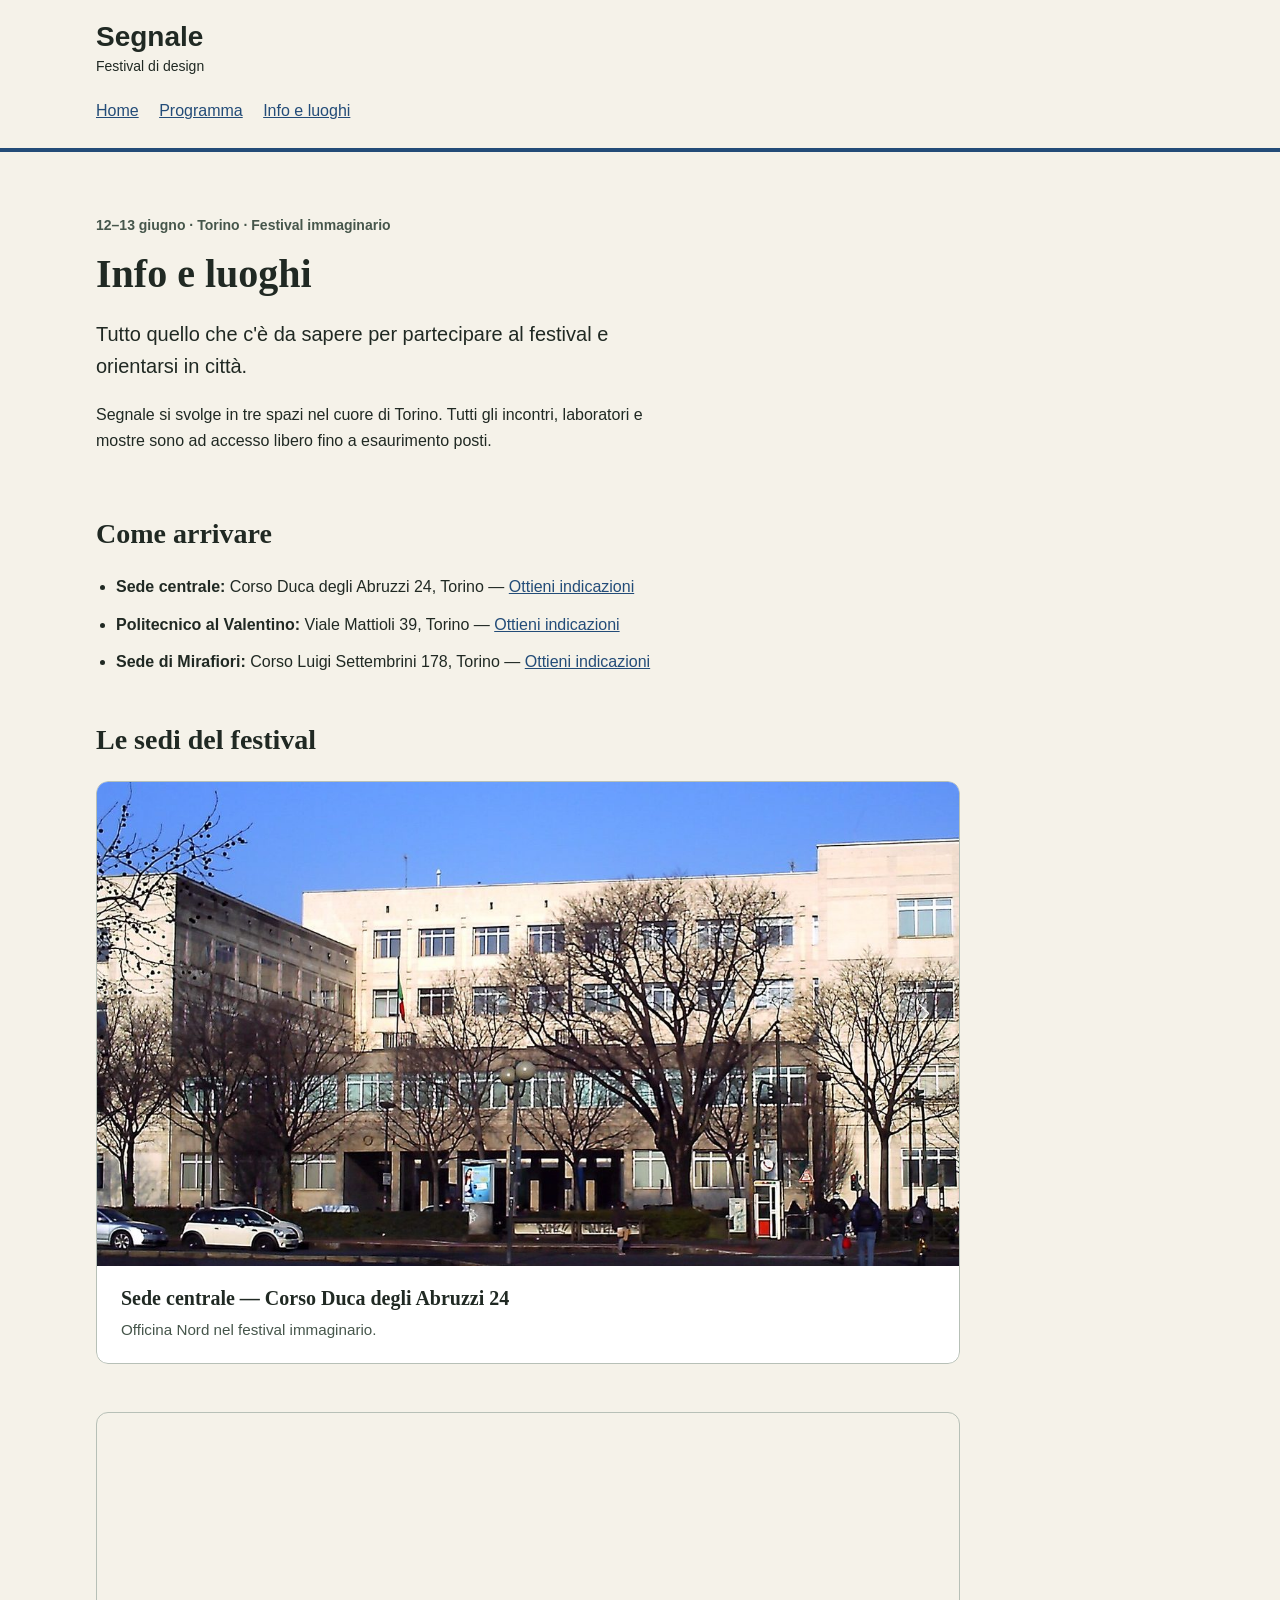
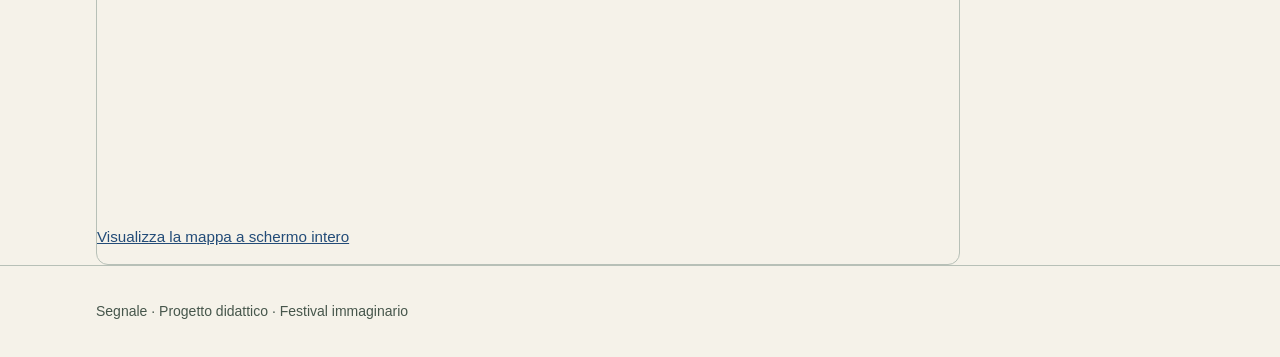
==== info.html @ e14fb3fc "modified:   index.html 	new file:   info.html 	modified:   programma.html 	modified:   style.css" ====
<!doctype html>
<html lang="it">
<head>
  <meta charset="utf-8">
  <meta name="viewport" content="width=device-width, initial-scale=1">
  <title>Info e luoghi</title>
  <link rel="stylesheet" href="https://cdn.jsdelivr.net/npm/swiper@11/swiper-bundle.min.css">
  <link rel="stylesheet" href="style.css">
</head>
<body>
  <a class="skip-link" href="#contenuto">Vai al contenuto</a>
  <header class="site-header">
    <div class="container">
      <a class="brand" href="index.html">Segnale<span>Festival di design</span></a>
      <nav>
        <a href="index.html">Home</a>
        <a href="programma.html">Programma</a>
        <a href="info.html">Info e luoghi</a>
      </nav>
    </div>
  </header>

  <main id="contenuto" class="container">
    <section class="intro">
      <p class="eyebrow">12–13 giugno · Torino · Festival immaginario</p>
      <h1 id="titolo-info">Info e luoghi</h1>
      <p class="lead">Tutto quello che c'è da sapere per partecipare al festival e orientarsi in città.</p>
      <p class="reading-text">Segnale si svolge in tre spazi nel cuore di Torino. Tutti gli incontri, laboratori e mostre sono ad accesso libero fino a esaurimento posti.</p>
    </section>
<section class="content-section">
      <h2 id="titolo-come-arrivare">Come arrivare</h2>
      
      <!-- Elenco delle sedi con indicazioni -->
      <ul class="venues-list">
        <li>
          <strong>Sede centrale:</strong> Corso Duca degli Abruzzi 24, Torino
          — <a href="https://www.google.com/maps/search/?api=1&amp;query=Corso+Duca+degli+Abruzzi+24+Torino" target="_blank" rel="noopener noreferrer">Ottieni indicazioni</a>
        </li>
        <li>
          <strong>Politecnico al Valentino:</strong> Viale Mattioli 39, Torino
          — <a href="https://www.google.com/maps/search/?api=1&amp;query=Viale+Mattioli+39+Torino" target="_blank" rel="noopener noreferrer">Ottieni indicazioni</a>
        </li>
        <li>
          <strong>Sede di Mirafiori:</strong> Corso Luigi Settembrini 178, Torino
          — <a href="https://www.google.com/maps/search/?api=1&amp;query=Corso+Luigi+Settembrini+178+Torino" target="_blank" rel="noopener noreferrer">Ottieni indicazioni</a>
        </li>
      </ul>
    </section>
    <section class="content-section">
      <h2 id="titolo-galleria">Le sedi del festival</h2>
      
      <!-- Swiper Slider Container -->
      <div class="swiper main-swiper">
        <div class="swiper-wrapper">
          <!-- Slide 1 -->
          <div class="swiper-slide">
            <img src="assets/luoghi/sede-centrale.jpg" alt="Sede centrale" width="1200" height="800">
            <div class="slide-caption">
              <h3>Sede centrale — Corso Duca degli Abruzzi 24</h3>
              <p>Officina Nord nel festival immaginario.</p>
            </div>
          </div>
          <!-- Slide 2 -->
          <div class="swiper-slide">
            <img src="assets/luoghi/politecnico-valentino.jpg" alt="Politecnico al Valentino" width="1200" height="800">
            <div class="slide-caption">
              <h3>Politecnico al Valentino — Viale Mattioli 39</h3>
              <p>Spazio Forma nel festival immaginario.</p>
            </div>
          </div>
          <!-- Slide 3 -->
          <div class="swiper-slide">
            <img src="assets/luoghi/mirafiori.jpg" alt="Sede di Mirafiori" width="1200" height="800">
            <div class="slide-caption">
              <h3>Sede di Mirafiori — Corso Luigi Settembrini 178</h3>
              <p>Cortile Comune nel festival immaginario.</p>
            </div>
          </div>
        </div>

        <!-- Pulsanti di navigazione precedente / successivo -->
        <div class="swiper-button-prev"></div>
        <div class="swiper-button-next"></div>
      </div>
    </section>
    <section class="map-container">
      <iframe id="mappa-sedi"
  title="Mappa delle tre sedi di riferimento per il festival Segnale a Torino"
  src="https://umap.openstreetmap.fr/it/map/segnale-sedi-del-festival-immaginario_1479665?scaleControl=false&amp;miniMapControl=false&amp;scrollWheelZoom=false&amp;zoomControl=true&amp;editMode=disabled&amp;moreControl=true&amp;searchControl=null&amp;tilelayersControl=null&amp;embedControl=null&amp;datalayersControl=true&amp;onLoadPanel=none&amp;captionBar=false&amp;captionMenus=true#12/45.0465/7.6528"></iframe>
      <p class="map-link">
       <a href="https://umap.openstreetmap.fr/it/map/segnale-sedi-del-festival-immaginario_1479665?scaleControl=false&amp;miniMapControl=false&amp;scrollWheelZoom=true&amp;zoomControl=true&amp;editMode=disabled&amp;moreControl=true&amp;searchControl=null&amp;tilelayersControl=null&amp;embedControl=null&amp;datalayersControl=true&amp;onLoadPanel=none&amp;captionBar=false&amp;captionMenus=true#12/45.0465/7.6528">Visualizza la mappa a schermo intero</a>
      </p>
    </section>
  </main>

  <footer class="site-footer">
    <div class="container">
      <p>Segnale · Progetto didattico · Festival immaginario</p>
    </div>
  </footer>

  <!-- Swiper JS CDN -->
  <script src="https://cdn.jsdelivr.net/npm/swiper@11/swiper-bundle.min.js"></script>
  <script>
    const swiper = new Swiper('.main-swiper', {
      slidesPerView: 1,
      spaceBetween: 20,
      loop: false,
      autoplay: false, // Avanzamento automatico disattivato
      navigation: {
        nextEl: '.swiper-button-next',
        prevEl: '.swiper-button-prev',
      },
    });
  </script>
</body>
</html>
---- style.css ----
/* Segnale: esempio completo della consegna su Home e Programma. */
@import url("https://cdn.jsdelivr.net/npm/swiper@11/swiper-bundle.min.css");
/* Valori condivisi: le regole interessate li richiamano con var(). */
:root {
  --colore-primario: #234c78;
  --colore-primario-scuro: #163454;
  --colore-sfondo: #f5f2e9;
  --colore-testo: #202923;
  --font-testo: Arial, Helvetica, sans-serif;
  --font-titoli: Georgia, "Times New Roman", serif;
}

* {
  box-sizing: border-box;
}

body {
  margin: 0;
  background: var(--colore-sfondo);
  color: var(--colore-testo);
  font-family: var(--font-testo);
  font-size: 1rem;
  line-height: 1.6;
}

a {
  color: var(--colore-primario);
}

a:hover {
  text-decoration: underline;
}

a:focus {
  outline: 3px solid var(--colore-testo);
}

.container {
  width: 92%;
  max-width: 68rem;
  margin: 0 auto;
}

.site-header {
  padding: 1.25rem 0;
  border-bottom: 4px solid var(--colore-primario);
}

.brand {
  display: inline-block;
  color: var(--colore-testo);
  font-size: 1.75rem;
  font-weight: bold;
  line-height: 1.2;
  text-decoration: none;
}

.brand span {
  display: block;
  margin-top: 0.25rem;
  font-size: 0.875rem;
  font-weight: normal;
}

nav {
  margin-top: 1rem;
}

nav a {
  display: inline-block;
  margin-right: 1rem;
  padding: 0.25rem 0;
}


.intro {
  padding: 3rem 0 1rem;
}

.eyebrow,
.event-meta {
  color: #46564b;
  font-size: 0.875rem;
  font-weight: bold;
}

h1,
h2,
h3 {
  font-family: var(--font-titoli);
  line-height: 1.2;
}

h1 {
  max-width: 18ch;
  margin: 0.75rem 0 1.25rem;
  font-size: 2.5rem;
}

h2 {
  font-size: 1.75rem;
}

h3 {
  margin: 0.5rem 0 0.75rem;
  font-size: 1.375rem;
}

.lead {
  max-width: 48ch;
  font-size: 1.25rem;
}

.reading-text {
  max-width: 65ch;
}

.button-link {
  display: inline-block;
  margin-top: 1rem;
  padding: 0.75rem 1.25rem;
  border-radius: 0.5rem;
  background: var(--colore-primario);
  color: #ffffff;
  font-weight: bold;
  text-decoration: none;
}

.button-link:hover {
  background: var(--colore-primario-scuro);
}

.content-section {
  margin: 2rem 0 3rem;
}

.festival-image {
  display: block;
  width: 100%;
  max-width: 54rem;
  height: auto;
  margin-top: 1.5rem;
  border-radius: 0.75rem;
}

.venues {
  padding-left: 1.25rem;
}

.venues li {
  margin-bottom: 0.5rem;
}

/* Disposizione di base: una colonna. */
.event-grid {
  display: grid;
  grid-template-columns: 1fr;
  gap: 2rem;
}

.event-card {
  overflow: hidden;
  border: 1px solid #b7c0b7;
  border-radius: 0.75rem;
  background: #ffffff;
}

.event-card img {
  display: block;
  width: 100%;
  height: auto;
}

.event-body {
  padding: 1.5rem;
}

.event-place {
  margin-bottom: 0;
  color: #46564b;
  font-size: 0.875rem;
}

.site-footer {
  padding: 1.25rem 0;
  border-top: 1px solid #b7c0b7;
  color: #46564b;
  font-size: 0.875rem;
}

.skip-link {
  position: absolute;
  top: -6rem;
  left: 1rem;
  padding: 0.75rem 1rem;
  background: #ffffff;
  color: var(--colore-testo);
}

.skip-link:focus {
  top: 1rem;
}

/* Da 600 px: due colonne. */
@media (min-width: 600px) {
  .event-grid {
    grid-template-columns: repeat(2, 1fr);
  }
}

/* Da 1024 px: tre colonne. Questa regola segue quella da 600 px. */
@media (min-width: 1024px) {
  .event-grid {
    grid-template-columns: repeat(3, 1fr);
  }
}
.swiper {
  width: 100%;
  max-width: 54rem;
  margin: 1.5rem 0 3rem;
  border-radius: 0.75rem;
  overflow: hidden;
}

.swiper-slide {
  background: #ffffff;
  border: 1px solid #b7c0b7;
  border-radius: 0.75rem;
  overflow: hidden;
  display: flex;
  flex-direction: column;
}

.swiper-slide img {
  width: 100%;
  height: auto;
  display: block;
  object-fit: cover;
}

.slide-caption {
  padding: 1.25rem 1.5rem;
}

.slide-caption h3 {
  margin: 0 0 0.5rem;
  font-size: 1.25rem;
}

.slide-caption p {
  margin: 0;
  color: #46564b;
  font-size: 0.95rem;
}
.venues-list {
  padding-left: 1.25rem;
  margin-bottom: 1.5rem;
}

.venues-list li {
  margin-bottom: 0.75rem;
}

.map-container {
  width: 100%;
  max-width: 54rem;
  border-radius: 0.75rem;
  overflow: hidden;
  border: 1px solid #b7c0b7;
  margin-top: 1rem;
}

#mappa-sedi {
  width: 100%;
  height: 400px;
  border: 0;
  display: block;
}

.map-link {
  margin-top: 0.75rem;
  font-size: 0.95rem;
}
.swiper-button-next,
.swiper-button-prev {
  color: #ffffff;                  /* Colore bianco per la freccia */
  font-size: 1.25rem;              /* Dimensione della freccia più piccola rispetto al default di 44px */
  --swiper-navigation-size: 1.25rem;
  width: 3.25rem;                  /* 1.25rem (dimensione freccia) + 2rem di diametro per il cerchio */
  height: 3.25rem;                 /* 1.25rem + 2rem per mantenere la forma circolare perfetta */
  border-radius: 50%;
  display: flex;
  align-items: center;
  justify-content: center;
  background-color: transparent;
  transition: background-color 0.2s ease;
  top: 40%; /* Centra le frecce nell'area occupata dalla sola fotografia */
  transform: translateY(-50%);
  margin-top: 0;
}

/* Cerchio nero parzialmente trasparente al passaggio del mouse (hover) */
.swiper-button-next:hover,
.swiper-button-prev:hover {
  background-color: rgba(0, 0, 0, 0.5); /* Nero con opacità al 50% */
}
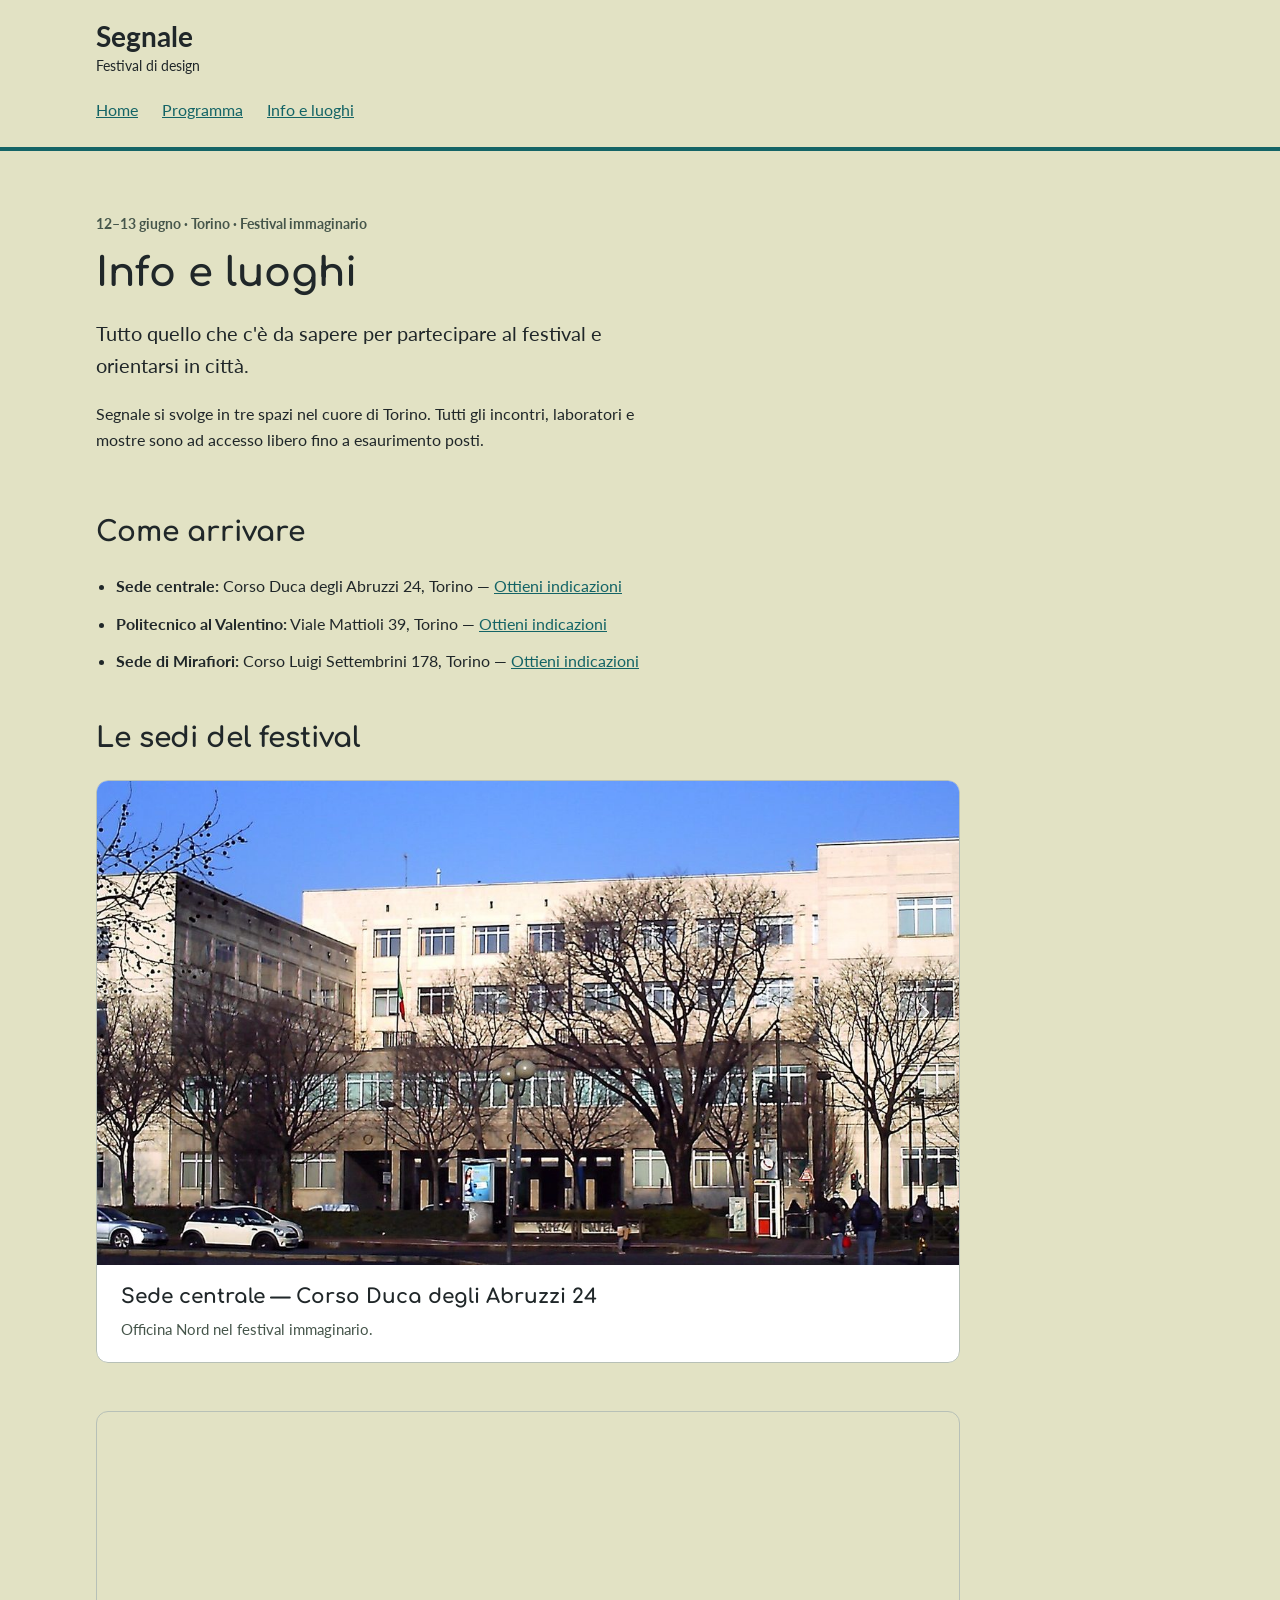
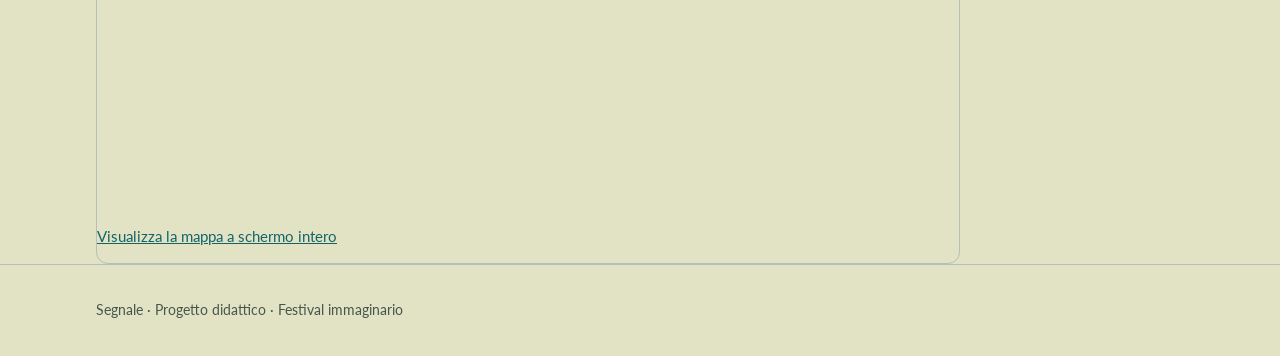
==== commit fddfa8cf: "modified:   index.html 	modified:   info.html 	modified:   programma.html 	modified:   style.css" ====
--- a/info.html
+++ b/info.html
@@ -4,6 +4,9 @@
   <meta charset="utf-8">
   <meta name="viewport" content="width=device-width, initial-scale=1">
   <title>Info e luoghi</title>
+  <link rel="preconnect" href="https://fonts.googleapis.com">
+<link rel="preconnect" href="https://fonts.gstatic.com" crossorigin>
+<link href="https://fonts.googleapis.com/css2?family=Comfortaa:wght@400;700&family=Lato:ital,wght@0,400;0,700;1,400&display=swap" rel="stylesheet">
   <link rel="stylesheet" href="https://cdn.jsdelivr.net/npm/swiper@11/swiper-bundle.min.css">
   <link rel="stylesheet" href="style.css">
 </head>
@@ -12,10 +15,12 @@
   <header class="site-header">
     <div class="container">
       <a class="brand" href="index.html">Segnale<span>Festival di design</span></a>
-      <nav>
-        <a href="index.html">Home</a>
-        <a href="programma.html">Programma</a>
-        <a href="info.html">Info e luoghi</a>
+      <nav aria-label="Menu principale">
+        <ul class="nav-list">
+          <li><a href="index.html">Home</a></li>
+          <li><a href="programma.html">Programma</a></li>
+          <li><a href="info.html">Info e luoghi</a></li>
+        </ul>
       </nav>
     </div>
   </header>
--- a/style.css
+++ b/style.css
@@ -2,12 +2,12 @@
 @import url("https://cdn.jsdelivr.net/npm/swiper@11/swiper-bundle.min.css");
 /* Valori condivisi: le regole interessate li richiamano con var(). */
 :root {
-  --colore-primario: #234c78;
-  --colore-primario-scuro: #163454;
-  --colore-sfondo: #f5f2e9;
-  --colore-testo: #202923;
-  --font-testo: Arial, Helvetica, sans-serif;
-  --font-titoli: Georgia, "Times New Roman", serif;
+  --colore-primario: #146466;
+  --colore-primario-scuro: #5aaba9;
+  --colore-sfondo: #e2e2c4;
+  --colore-testo: #202729;
+  --font-testo: "Lato", Arial, Helvetica, sans-serif;
+  --font-titoli: "Comfortaa", sans-serif;
 }
 
 * {
@@ -42,6 +42,10 @@
 }
 
 .site-header {
+  position: sticky;
+  top: 0;
+  z-index: 1000;
+  background-color: var(--colore-sfondo);
   padding: 1.25rem 0;
   border-bottom: 4px solid var(--colore-primario);
 }
@@ -66,9 +70,17 @@
   margin-top: 1rem;
 }
 
-nav a {
+.nav-list {
+  list-style: none;
+  margin: 0;
+  padding: 0;
+  display: flex;
+  flex-direction: column;
+  gap: 0.5rem;
+}
+
+.nav-list a {
   display: inline-block;
-  margin-right: 1rem;
   padding: 0.25rem 0;
 }
 
@@ -192,6 +204,7 @@
   position: absolute;
   top: -6rem;
   left: 1rem;
+  z-index: 1001;
   padding: 0.75rem 1rem;
   background: #ffffff;
   color: var(--colore-testo);
@@ -203,6 +216,12 @@
 
 /* Da 600 px: due colonne. */
 @media (min-width: 600px) {
+  .nav-list {
+    flex-direction: row;
+    flex-wrap: wrap;
+    gap: 1.5rem;
+  }
+
   .event-grid {
     grid-template-columns: repeat(2, 1fr);
   }
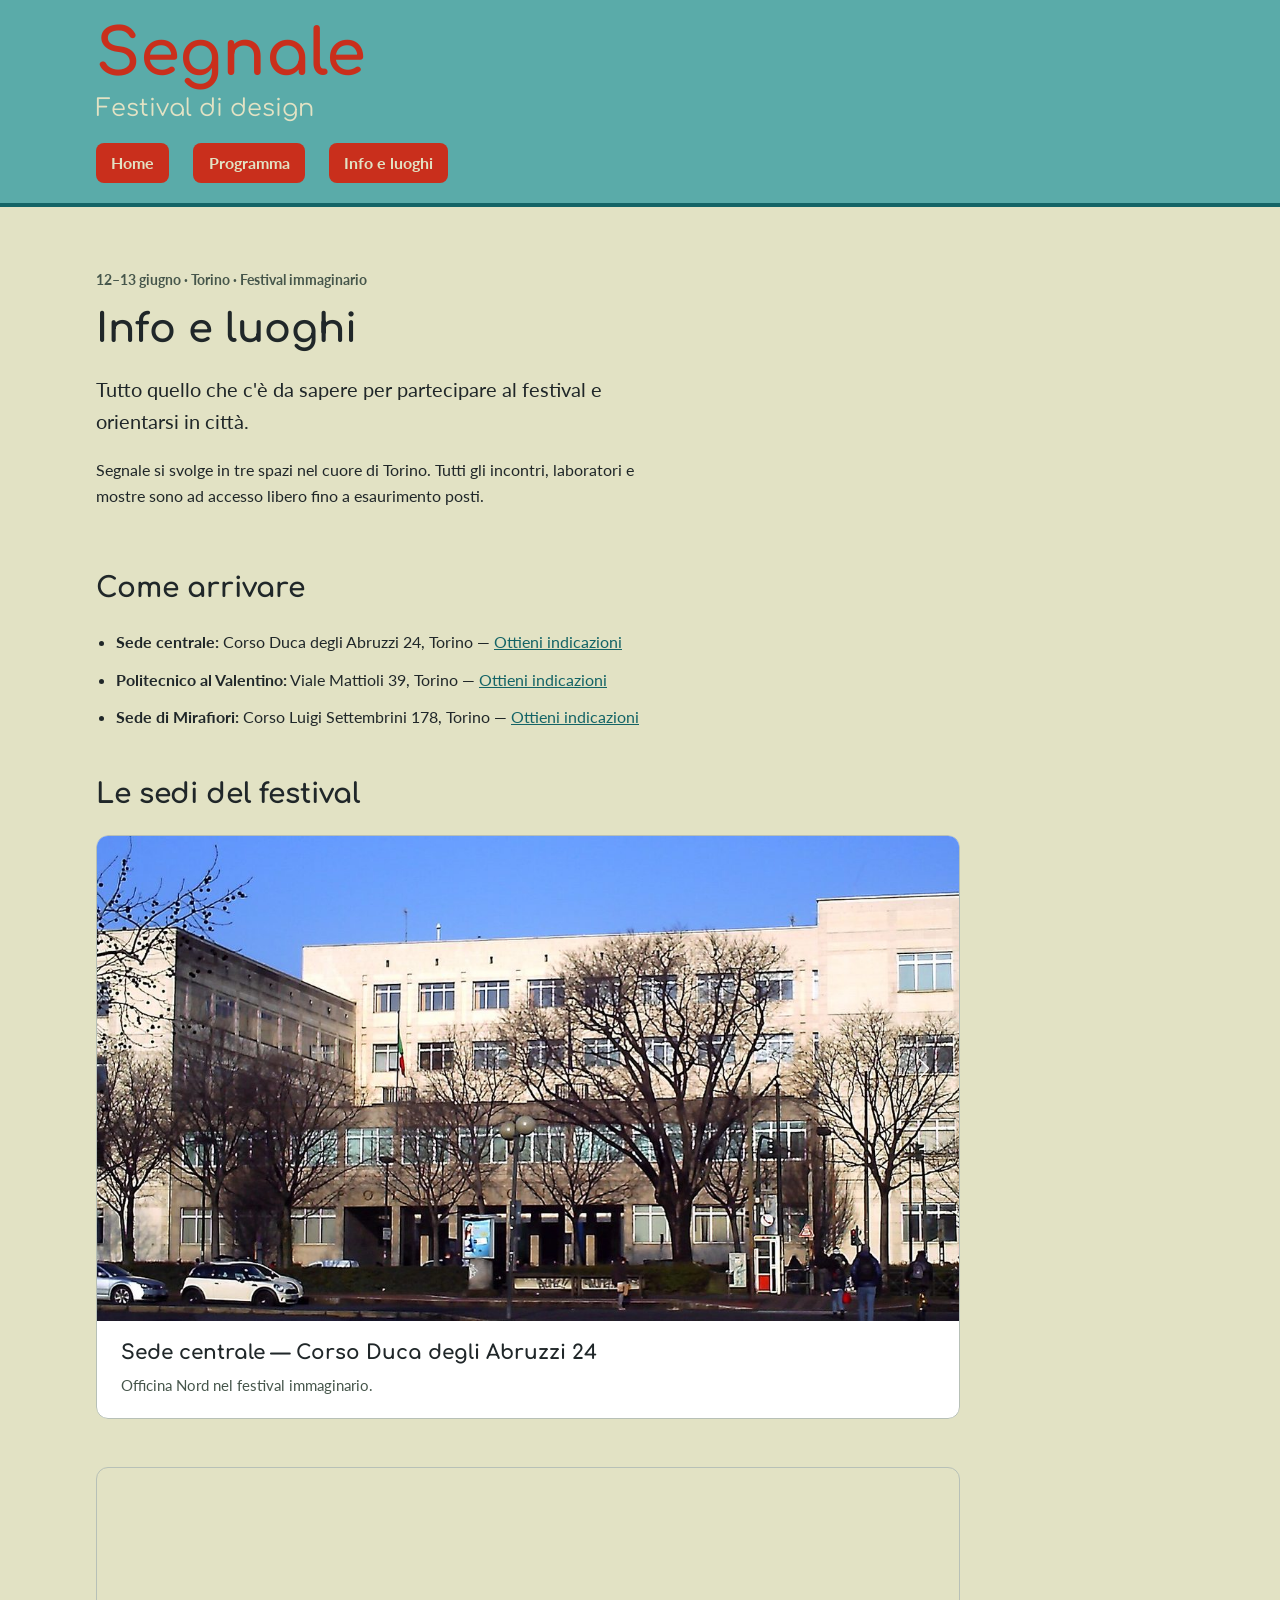
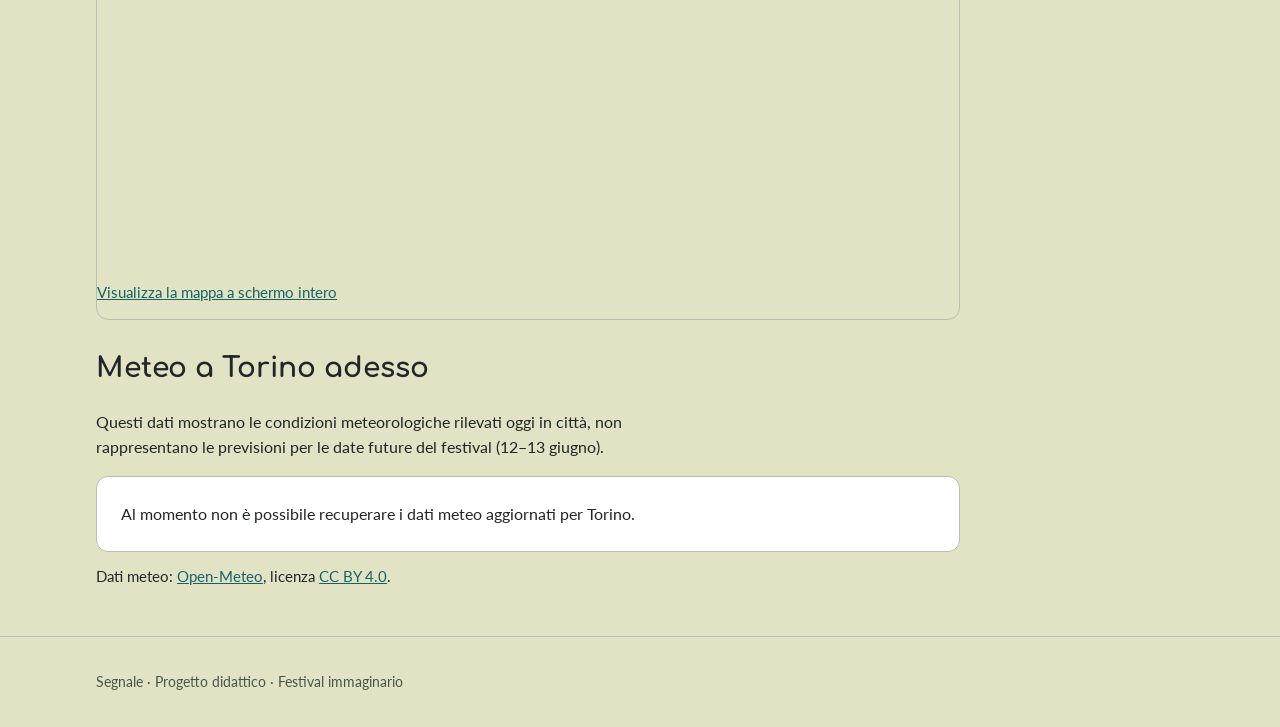
==== commit 0248ac70: "new file:   dati/SCHEMA.md 	new file:   dati/eventi.json 	new file:   dati/sedi.json 	modified:   in" ====
--- a/info.html
+++ b/info.html
@@ -96,6 +96,24 @@
        <a href="https://umap.openstreetmap.fr/it/map/segnale-sedi-del-festival-immaginario_1479665?scaleControl=false&amp;miniMapControl=false&amp;scrollWheelZoom=true&amp;zoomControl=true&amp;editMode=disabled&amp;moreControl=true&amp;searchControl=null&amp;tilelayersControl=null&amp;embedControl=null&amp;datalayersControl=true&amp;onLoadPanel=none&amp;captionBar=false&amp;captionMenus=true#12/45.0465/7.6528">Visualizza la mappa a schermo intero</a>
       </p>
     </section>
+    <!-- SEZIONE METEO A TORINO ADESSO -->
+    <section class="content-section" id="sezione-meteo">
+      <h2 id="titolo-meteo">Meteo a Torino adesso</h2>
+      <p class="reading-text">Questi dati mostrano le condizioni meteorologiche rilevati oggi in città, non rappresentano le previsioni per le date future del festival (12–13 giugno).</p>
+
+      <div id="meteo-contenuto" class="event-card" style="max-width: 54rem; padding: 1.5rem; margin-top: 1rem;" aria-live="polite">
+        <p id="meteo-stato" style="margin: 0;">Caricamento dati meteo in corso...</p>
+        <div id="meteo-dati" hidden>
+          <p style="margin: 0 0 0.5rem;"><strong>Temperatura:</strong> <span id="meteo-temp"></span></p>
+          <p style="margin: 0 0 0.5rem;"><strong>Vento:</strong> <span id="meteo-vento"></span></p>
+          <p class="event-meta" style="margin: 0;"><strong>Ora dell'ultimo rilevamento:</strong> <span id="meteo-ora"></span></p>
+        </div>
+      </div>
+
+      <p class="map-link">
+        Dati meteo: <a href="https://open-meteo.com/" target="_blank" rel="noopener noreferrer">Open-Meteo</a>, licenza <a href="https://creativecommons.org/licenses/by/4.0/" target="_blank" rel="noopener noreferrer">CC BY 4.0</a>.
+      </p>
+    </section>
   </main>
 
   <footer class="site-footer">
@@ -118,5 +136,49 @@
       },
     });
   </script>
+  <!-- Script Meteo Open-Meteo -->
+  <script>
+    async function caricaMeteoTorino() {
+      const urlMeteo = 'https://api.open-meteo.com/v1/forecast?latitude=45.0703&longitude=7.6869&current=temperature_2m,wind_speed_10m&timezone=Europe%2FRome';
+      const statoEl = document.getElementById('meteo-stato');
+      const datiEl = document.getElementById('meteo-dati');
+      const tempEl = document.getElementById('meteo-temp');
+      const ventoEl = document.getElementById('meteo-vento');
+      const oraEl = document.getElementById('meteo-ora');
+
+      try {
+        const risposta = await fetch(urlMeteo);
+        if (!risposta.ok) {
+          throw new Error('Risposta di rete non valida');
+        }
+
+        const dati = await risposta.json();
+        const corrente = dati.current;
+        const unita = dati.current_units;
+
+        // Formatta data e ora ISO ricevute dall'API (es. "2026-11-25T10:15")
+        const dataOra = new Date(corrente.time);
+        const oraFormattata = dataOra.toLocaleString('it-IT', {
+          day: '2-digit',
+          month: '2-digit',
+          year: 'numeric',
+          hour: '2-digit',
+          minute: '2-digit'
+        });
+
+        tempEl.textContent = `${corrente.temperature_2m} ${unita.temperature_2m}`;
+        ventoEl.textContent = `${corrente.wind_speed_10m} ${unita.wind_speed_10m}`;
+        oraEl.textContent = oraFormattata;
+
+        statoEl.hidden = true;
+        datiEl.hidden = false;
+      } catch (errore) {
+        statoEl.textContent = 'Al momento non è possibile recuperare i dati meteo aggiornati per Torino.';
+        console.error('Errore nel caricamento meteo:', errore);
+      }
+    }
+
+    caricaMeteoTorino();
+  </script>
 </body>
 </html>
--- a/style.css
+++ b/style.css
@@ -4,6 +4,8 @@
 :root {
   --colore-primario: #146466;
   --colore-primario-scuro: #5aaba9;
+  --colore-accento: #c92f1c;
+  --colore-accento-scuro: #f74d37;
   --colore-sfondo: #e2e2c4;
   --colore-testo: #202729;
   --font-testo: "Lato", Arial, Helvetica, sans-serif;
@@ -45,29 +47,36 @@
   position: sticky;
   top: 0;
   z-index: 1000;
-  background-color: var(--colore-sfondo);
+  background-color: var(--colore-primario-scuro); 
   padding: 1.25rem 0;
   border-bottom: 4px solid var(--colore-primario);
 }
 
 .brand {
   display: inline-block;
-  color: var(--colore-testo);
-  font-size: 1.75rem;
-  font-weight: bold;
-  line-height: 1.2;
+  font-family: var(--font-titoli);          
+  color: var(--colore-accento);             
+  font-size: 4rem;                       
+  font-weight: 700;                         
+  line-height: 1.1;
   text-decoration: none;
 }
 
+.brand:hover {
+  text-decoration: none;
+}
+
 .brand span {
   display: block;
-  margin-top: 0.25rem;
-  font-size: 0.875rem;
-  font-weight: normal;
+  margin-top: 0.35rem;
+  font-family: var(--font-titoli);         
+  color: var(--colore-sfondo);              
+  font-size: 1.5rem;                          
+  font-weight: 400;                         
 }
 
 nav {
-  margin-top: 1rem;
+  margin-top: 1.25rem;
 }
 
 .nav-list {
@@ -81,7 +90,17 @@
 
 .nav-list a {
   display: inline-block;
-  padding: 0.25rem 0;
+  background-color: var(--colore-accento);  
+  color: var(--colore-sfondo);              
+  font-weight: 700;
+  text-decoration: none;
+  padding: 0.45rem 0.95rem;
+  border-radius: 0.5rem;                  
+  transition: opacity 0.2s ease;
+}
+
+.nav-list a:hover {
+  background: var(--colore-accento-scuro);
 }
 
 
@@ -132,14 +151,14 @@
   margin-top: 1rem;
   padding: 0.75rem 1.25rem;
   border-radius: 0.5rem;
-  background: var(--colore-primario);
+  background: var(--colore-accento);
   color: #ffffff;
   font-weight: bold;
   text-decoration: none;
 }
 
 .button-link:hover {
-  background: var(--colore-primario-scuro);
+  background: var(--colore-accento-scuro);
 }
 
 .content-section {
